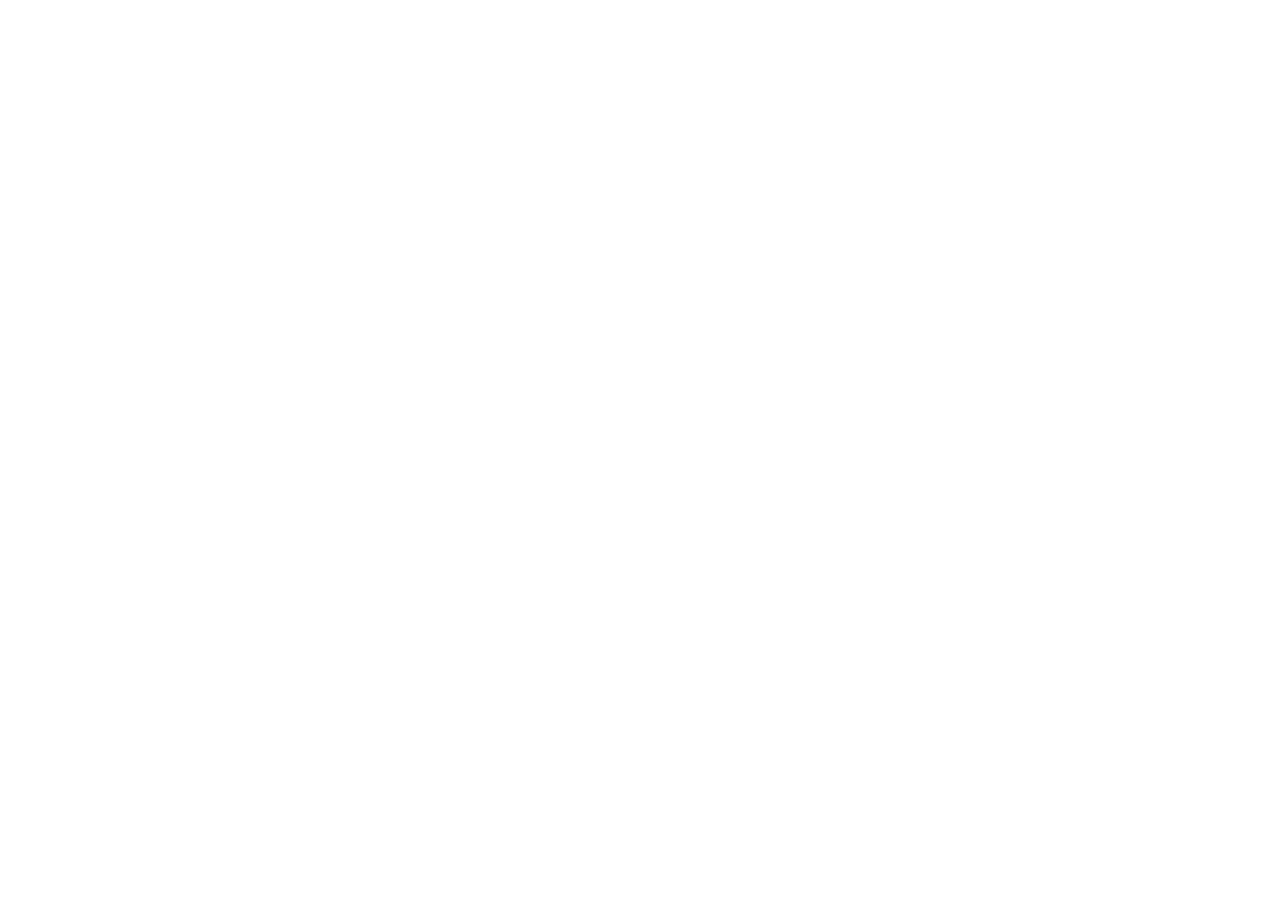
==== index.html @ 868ce32d "creat html and css fils for the outh page relates #1" ====
<!DOCTYPE html>
<html lang="en">
<head>
    <meta charset="UTF-8">
    <meta http-equiv="X-UA-Compatible" content="IE=edge">
    <meta name="viewport" content="width=device-width, initial-scale=1.0">
    <link rel="stylesheet" href="./style.css">
    <title>Document</title>
</head>
<body>
    
</body>
</html>
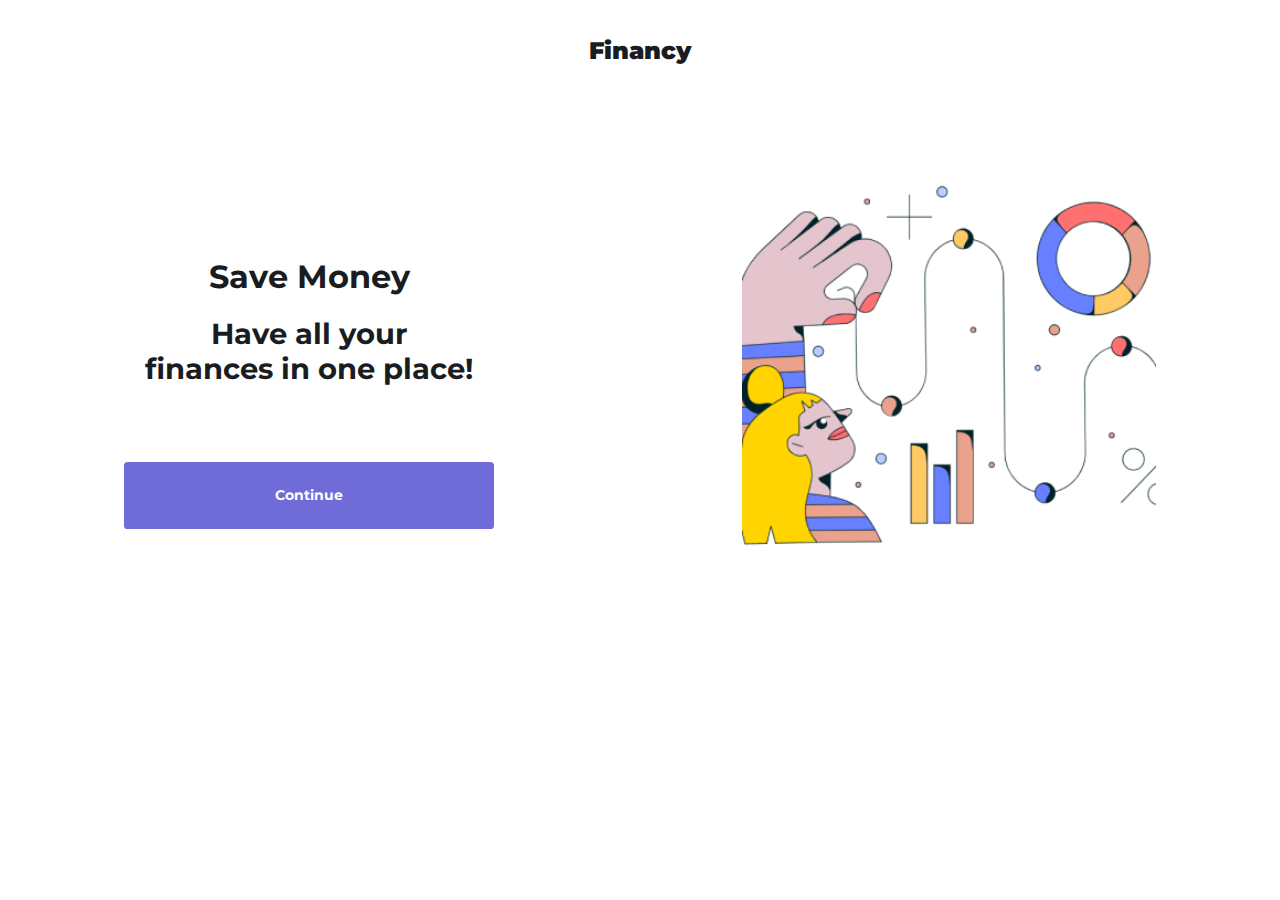
==== commit bfcefc2a: "Create Onboarding Page with style - Responsive realtes #5" ====
--- a/index.html
+++ b/index.html
@@ -1,13 +1,28 @@
 <!DOCTYPE html>
 <html lang="en">
-<head>
-    <meta charset="UTF-8">
-    <meta http-equiv="X-UA-Compatible" content="IE=edge">
-    <meta name="viewport" content="width=device-width, initial-scale=1.0">
-    <link rel="stylesheet" href="./style.css">
+  <head>
+    <meta charset="UTF-8" />
+    <meta http-equiv="X-UA-Compatible" content="IE=edge" />
+    <meta name="viewport" content="width=device-width, initial-scale=1.0" />
+    <link rel="stylesheet" href="style.css" />
     <title>Document</title>
-</head>
-<body>
-    
-</body>
-</html>+  </head>
+  <body>
+    <header>
+      <h1>Financy</h1>
+    </header>
+    <main>
+      <div class="land-image">
+        <img src="images/Currency Crush Graphs.png" alt="land" / width="100%">
+      </div>
+      <div class="land-text">
+        <h2>Save Money</h2>
+        <h3>
+          Have all your <br />
+          finances in one place!
+        </h3>
+        <a href="/home/home.html" class="main-button">Continue</a>
+      </div>
+    </main>
+  </body>
+</html>
--- a/style.css
+++ b/style.css
@@ -0,0 +1,113 @@
+@import url("https://fonts.googleapis.com/css2?family=Montserrat:wght@300&display=swap");
+* {
+  box-sizing: border-box;
+  padding: 0;
+  margin: 0;
+}
+body {
+  font-family: "Montserrat", sans-serif;
+}
+
+header {
+  display: flex;
+  width: 100%;
+  justify-content: center;
+}
+header h1 {
+  font-size: 1.5em;
+  color: #191d21;
+  margin-bottom: 4em;
+  padding-top: 1.5em;
+  font-weight: 900;
+}
+
+main {
+  display: flex;
+  align-items: center;
+  flex-direction: column;
+}
+
+.land-text {
+  display: flex;
+  flex-direction: column;
+  align-items: center;
+}
+.land-text h2 {
+  font-size: 1.5em;
+  color: #191d21;
+  margin: 0;
+  margin-top: 1.7em;
+  padding-bottom: 0.625em;
+  text-align: center;
+}
+.land-text h3 {
+  font-size: 1.125em;
+  color: #191d21;
+
+  padding-bottom: 0.625em;
+  text-align: center;
+}
+.land-image img {
+  width: 414px;
+}
+
+.main-button {
+  border: none;
+  border-radius: 0.25em;
+  background-color: #6f6cd9;
+  color: white;
+  font-size: 0.9em;
+  font-weight: bold;
+  cursor: pointer;
+  padding: 1.7em 10.5em;
+  margin-top: 8em;
+}
+.main-button:hover {
+  background-color: #00acc1;
+}
+main a {
+  text-decoration: none;
+  color: white;
+  text-align: center;
+  margin: 3.25em 0;
+}
+
+.profile-container .profile-icon {
+  align-self: flex-end;
+}
+.profile-container .profile-name {
+  align-self: flex-end;
+  margin-left: 1em;
+}
+
+@media screen and (min-width: 1023px) {
+  main {
+    display: flex;
+    flex-direction: row-reverse;
+    justify-content: space-around;
+  }
+  .land-text {
+    display: flex;
+    flex-direction: column;
+    align-items: center;
+  }
+
+  .land-text h2 {
+    font-size: 2em;
+    color: #191d21;
+    margin: 0;
+    padding-top: 3em;
+    padding-bottom: 0.625em;
+    text-align: center;
+  }
+  .land-text h3 {
+    font-size: 1.8em;
+    color: #191d21;
+    padding-bottom: 0.625em;
+    text-align: center;
+  }
+
+  .main-button {
+    margin-top: 4em;
+  }
+}
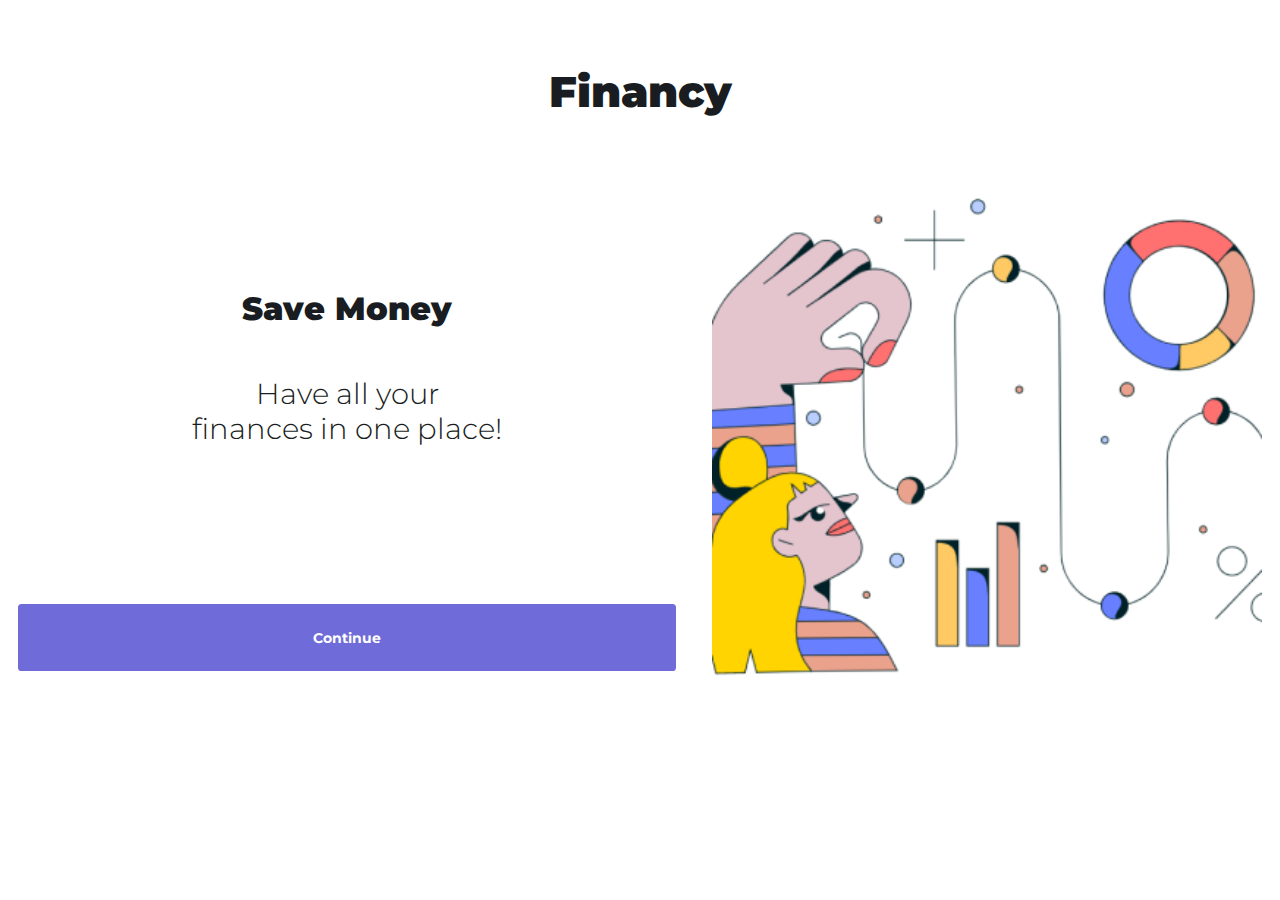
==== commit 257fea6e: "modify desktop dimensions responsive realtes #5" ====
--- a/index.html
+++ b/index.html
@@ -5,7 +5,7 @@
     <meta http-equiv="X-UA-Compatible" content="IE=edge" />
     <meta name="viewport" content="width=device-width, initial-scale=1.0" />
     <link rel="stylesheet" href="style.css" />
-    <title>Document</title>
+    <title>Financy</title>
   </head>
   <body>
     <header>
--- a/style.css
+++ b/style.css
@@ -1,4 +1,4 @@
-@import url("https://fonts.googleapis.com/css2?family=Montserrat:wght@300&display=swap");
+@import url("https://fonts.googleapis.com/css2?family=Montserrat:wght@400&display=swap");
 * {
   box-sizing: border-box;
   padding: 0;
@@ -81,15 +81,26 @@
 }
 
 @media screen and (min-width: 1023px) {
+  header {
+    font-size: 1.8em;
+    font-weight: bolder;
+  }
+  header h1 {
+    margin-bottom: 1em;
+  }
   main {
     display: flex;
     flex-direction: row-reverse;
     justify-content: space-around;
   }
+  .land-image img {
+    width: 550px;
+  }
   .land-text {
     display: flex;
     flex-direction: column;
     align-items: center;
+    margin-top: 2em;
   }
 
   .land-text h2 {
@@ -97,17 +108,20 @@
     color: #191d21;
     margin: 0;
     padding-top: 3em;
-    padding-bottom: 0.625em;
+    padding-bottom: 1.5em;
     text-align: center;
+    font-weight: 900;
   }
   .land-text h3 {
     font-size: 1.8em;
-    color: #191d21;
-    padding-bottom: 0.625em;
+    color: rgb(25, 29, 33);
+    padding-bottom: 0.5em;
     text-align: center;
+    font-weight: 300;
   }
 
   .main-button {
-    margin-top: 4em;
+    margin-top: 10em;
+    padding: 1.7em 20.5em;
   }
 }
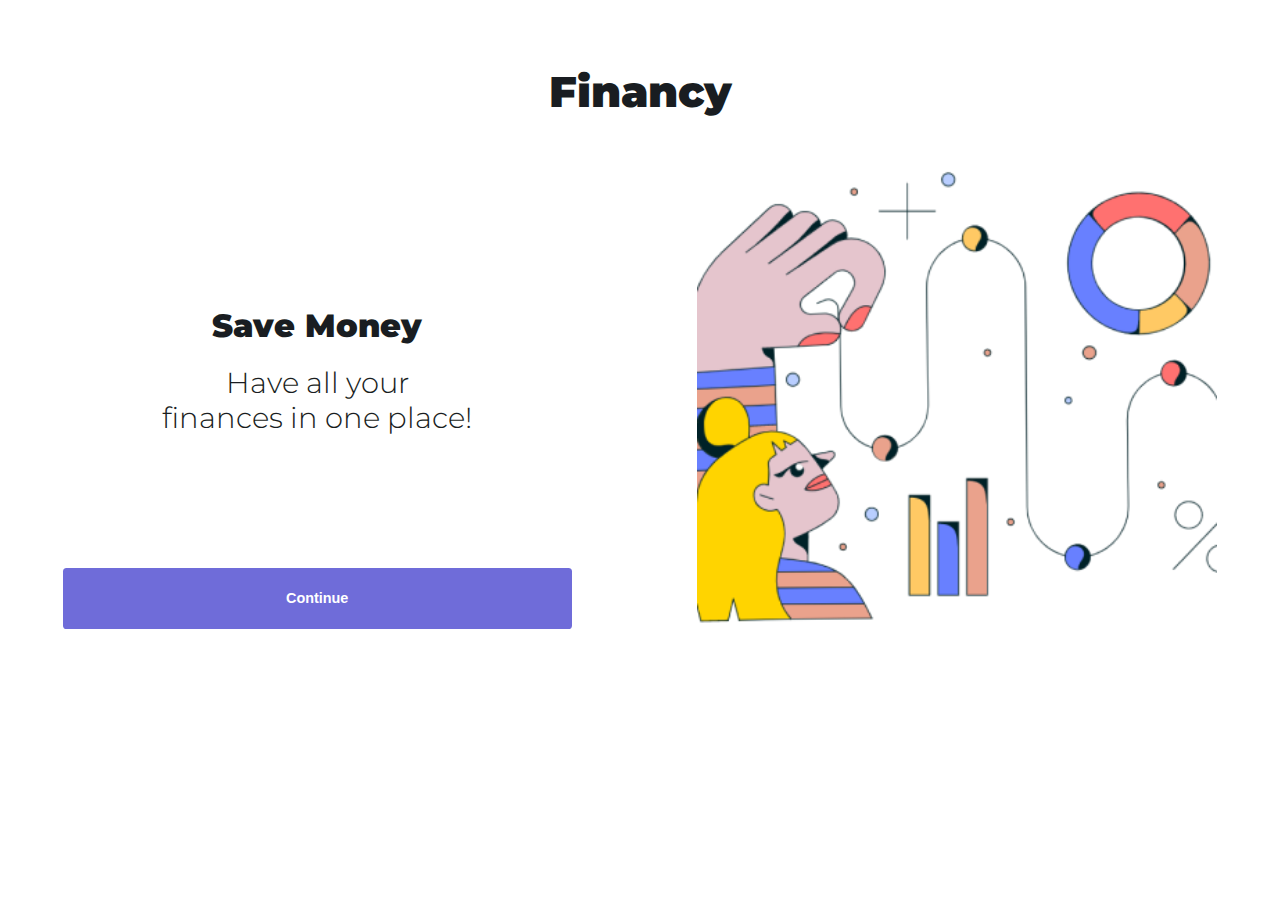
==== commit d30f7cc1: "remove unnecessary css code and add button to include a tag relates #5" ====
--- a/index.html
+++ b/index.html
@@ -21,7 +21,9 @@
           Have all your <br />
           finances in one place!
         </h3>
-        <a href="/home/home.html" class="main-button">Continue</a>
+        <button class="main-button">
+          <a href="/home/home.html">Continue</a>
+        </button>
       </div>
     </main>
   </body>
--- a/style.css
+++ b/style.css
@@ -65,7 +65,7 @@
 .main-button:hover {
   background-color: #00acc1;
 }
-main a {
+.main-button a {
   text-decoration: none;
   color: white;
   text-align: center;
@@ -94,34 +94,20 @@
     justify-content: space-around;
   }
   .land-image img {
-    width: 550px;
-  }
-  .land-text {
-    display: flex;
-    flex-direction: column;
-    align-items: center;
-    margin-top: 2em;
+    width: 520px;
   }
 
   .land-text h2 {
     font-size: 2em;
-    color: #191d21;
-    margin: 0;
-    padding-top: 3em;
-    padding-bottom: 1.5em;
-    text-align: center;
+    padding-top: 2.5em;
     font-weight: 900;
   }
   .land-text h3 {
     font-size: 1.8em;
-    color: rgb(25, 29, 33);
-    padding-bottom: 0.5em;
-    text-align: center;
     font-weight: 300;
   }
 
   .main-button {
-    margin-top: 10em;
-    padding: 1.7em 20.5em;
+    padding: 1.55em 15.5em;
   }
 }
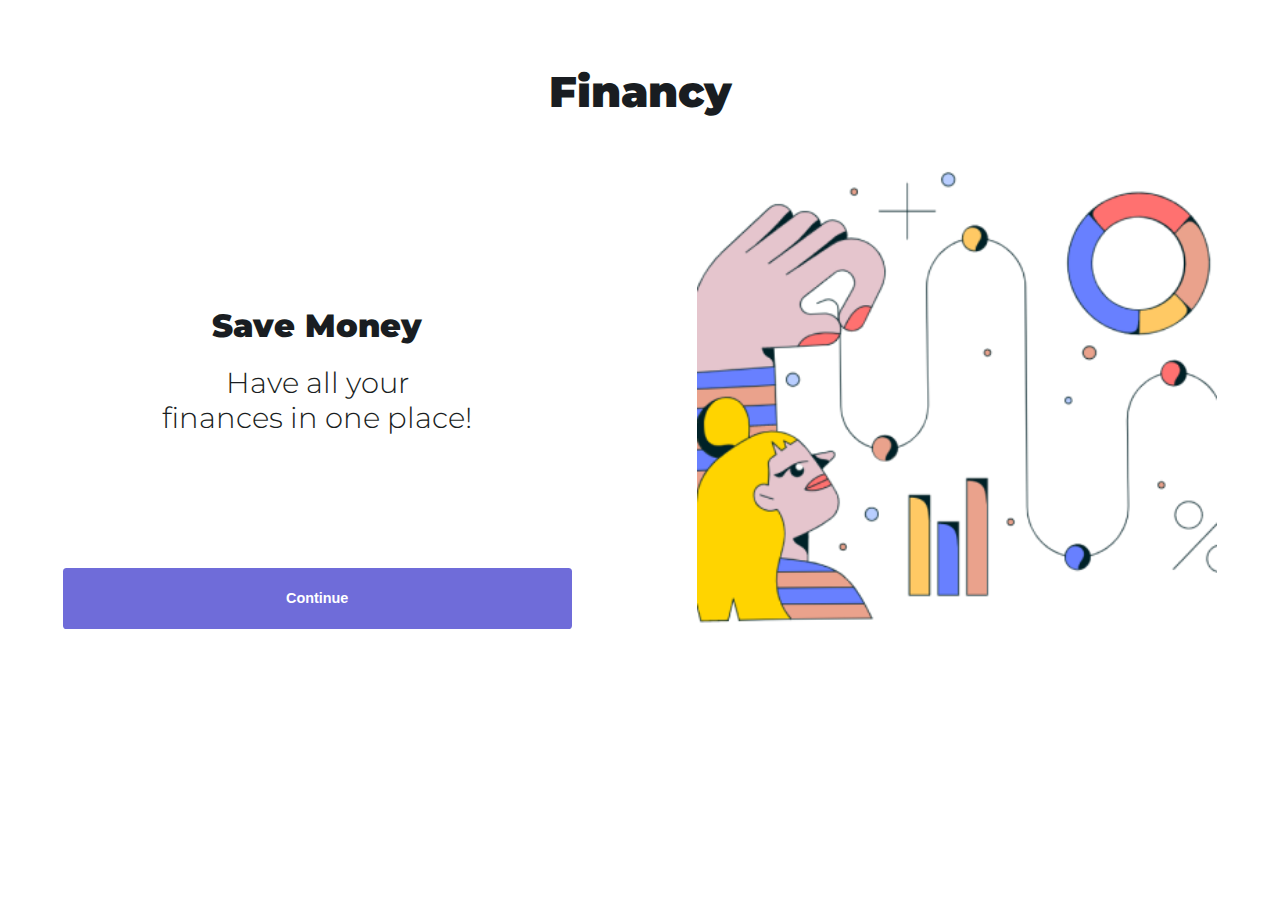
==== commit 1b4272f2: "update linking with home page relates #12" ====
--- a/index.html
+++ b/index.html
@@ -22,7 +22,7 @@
           finances in one place!
         </h3>
         <button class="main-button">
-          <a href="/home/home.html">Continue</a>
+          <a href="./home/home.html">Continue</a>
         </button>
       </div>
     </main>
--- a/style.css
+++ b/style.css
@@ -71,14 +71,14 @@
   text-align: center;
   margin: 3.25em 0;
 }
-
+/* 
 .profile-container .profile-icon {
   align-self: flex-end;
 }
 .profile-container .profile-name {
   align-self: flex-end;
   margin-left: 1em;
-}
+} */
 
 @media screen and (min-width: 1023px) {
   header {
@@ -111,3 +111,29 @@
     padding: 1.55em 15.5em;
   }
 }
+
+@media (max-width: 1024px) and (min-width: 768px) {
+  header h1 {
+    font-size: 3.5em;
+    margin-bottom: 1em;
+    padding-top: 0.5em;
+  }
+
+  .land-text h2 {
+    font-size: 2.5em;
+    margin-top: 0.7em;
+  }
+  .land-text h3 {
+    font-size: 1.4em;
+    margin-top: 0.7em;
+  }
+  .land-image img {
+    width: 768px;
+  }
+
+  .main-button {
+    font-size: 1.4em;
+    padding: 1.3em 13.5em;
+    margin-top: 8em;
+  }
+}
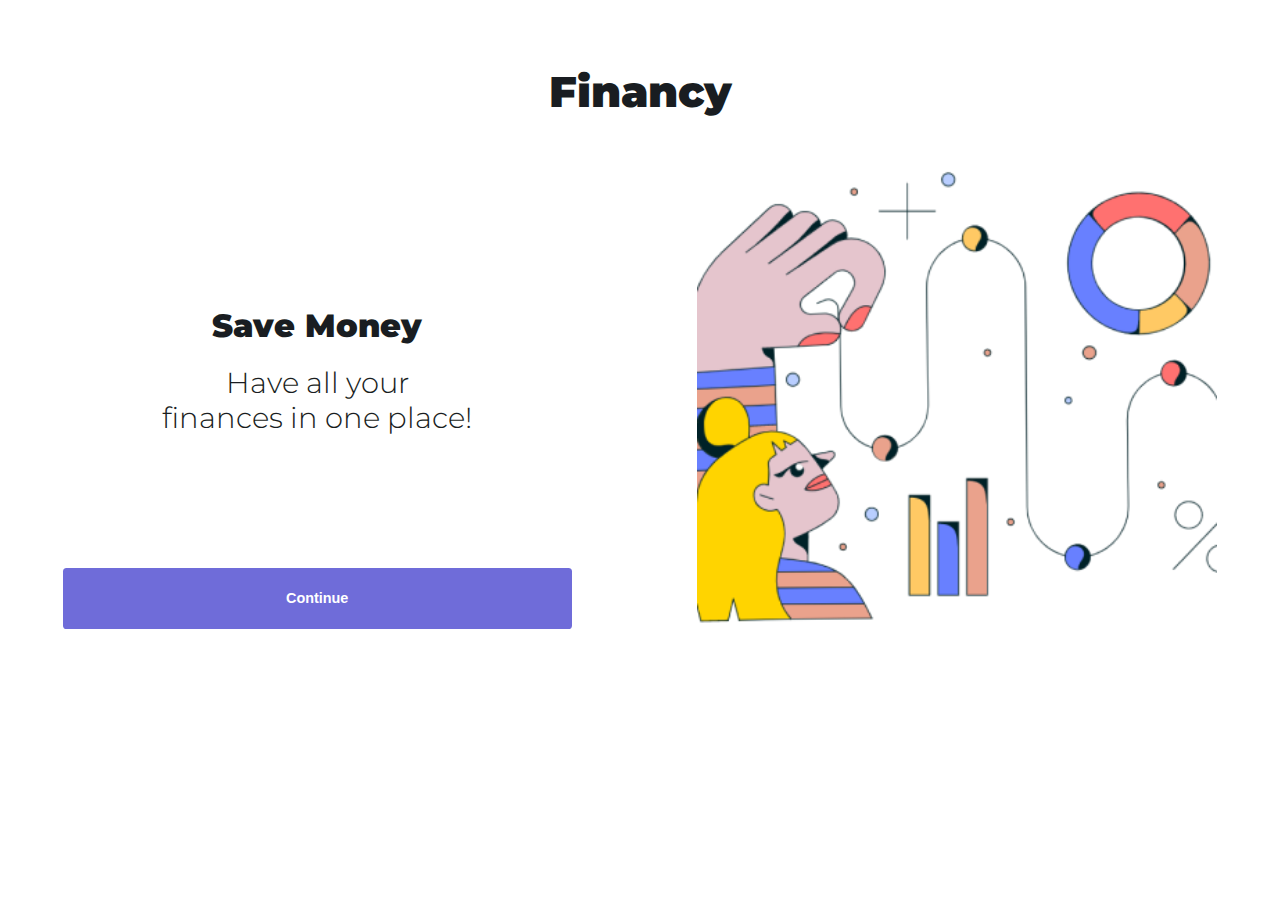
==== commit 666d1b35: "update link relates #18" ====
--- a/index.html
+++ b/index.html
@@ -21,9 +21,9 @@
           Have all your <br />
           finances in one place!
         </h3>
-        <button class="main-button">
-          <a href="./home/home.html">Continue</a>
-        </button>
+        <a href="./home/home.html"
+          ><button class="main-button">Continue</button>
+        </a>
       </div>
     </main>
   </body>
